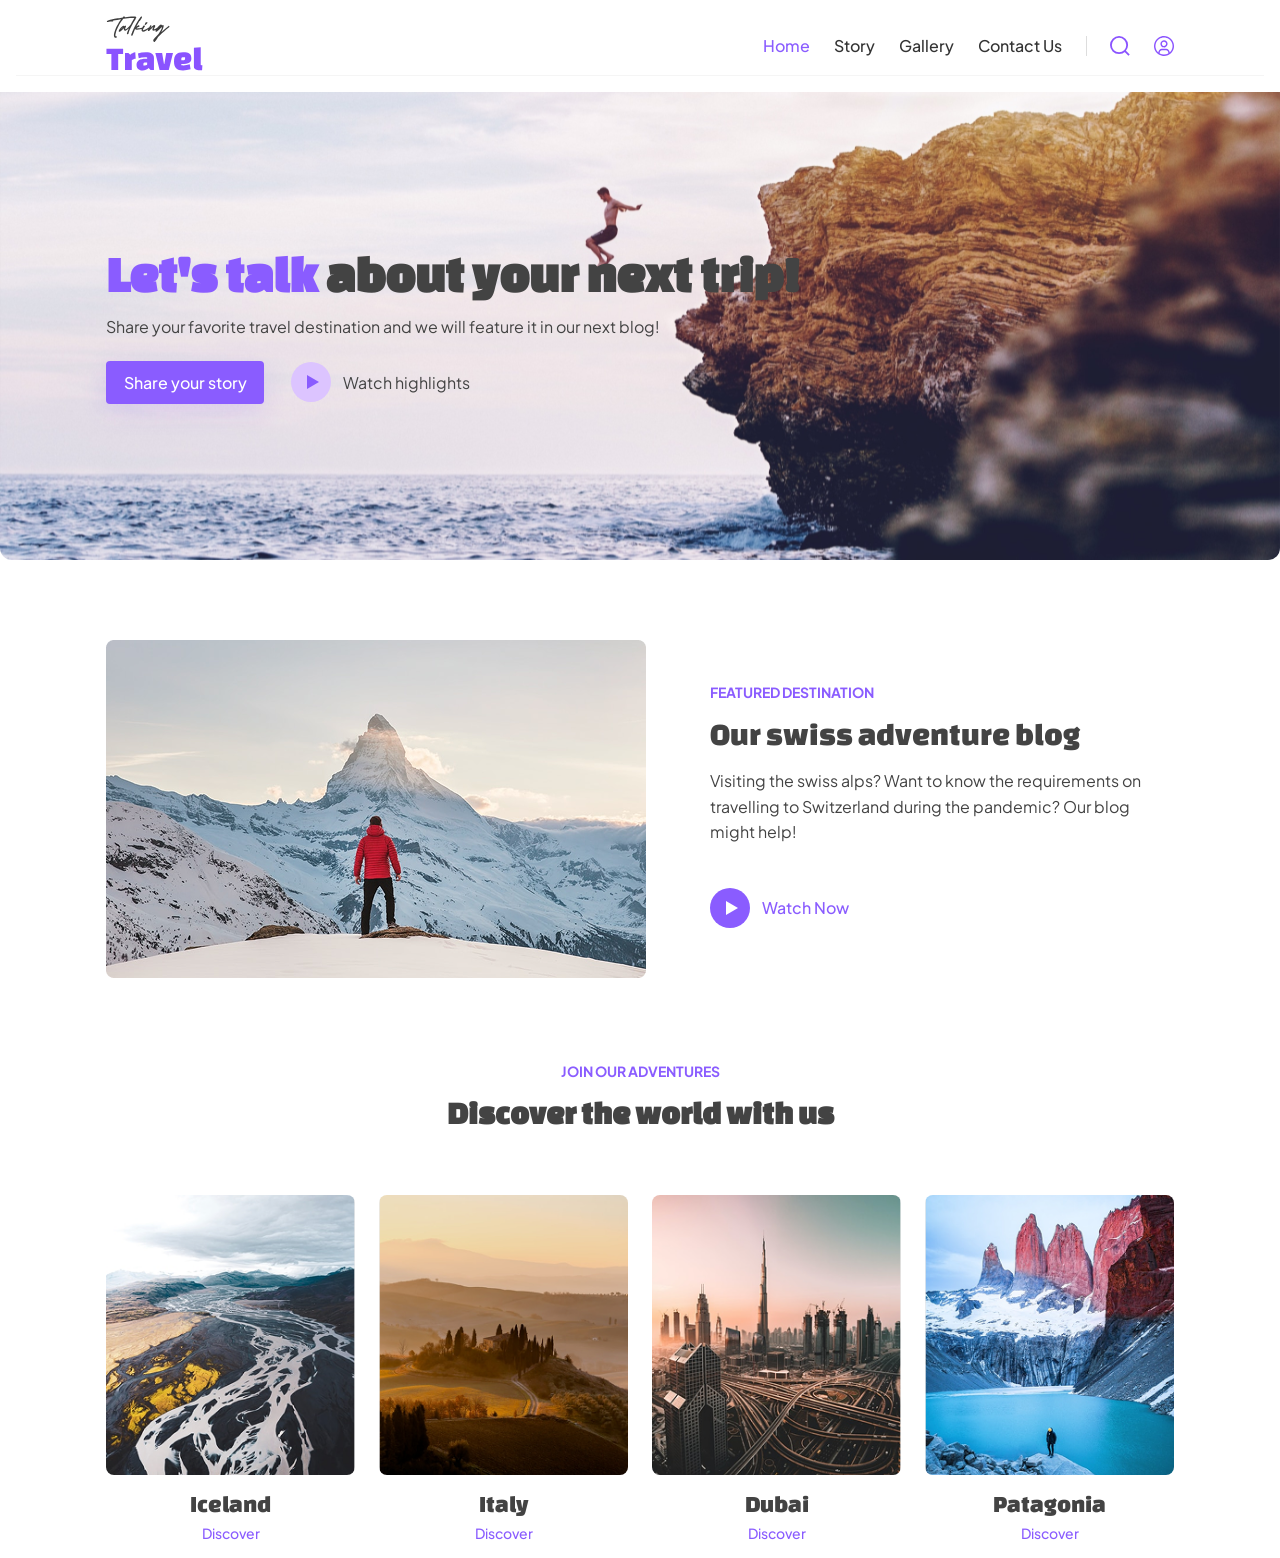
==== index.html @ 50fe280c "fix" ====
<!DOCTYPE html>
<html lang="en">
  <head>
    <meta charset="UTF-8">
    <title>lab1</title>
    <!-- Стили -->
    <link rel="stylesheet" href="src/assets/css/header.css">
    <link rel="stylesheet" href="src/assets/css/style.css">
    <link rel="stylesheet" href="src/assets/css/buttons/buttons.css">
    <link rel="stylesheet" href="src/assets/css/hero-section.css">
    <link rel="stylesheet" href="src/assets/css/featured-destination-section.css">
    <link rel="stylesheet" href="src/assets/css/discover-the-world.css">

    <!-- Шрифты -->
    <link href="https://fonts.googleapis.com/css2?family=Changa+One:ital@0;1&family=Plus+Jakarta+Sans:ital,wght@0,200..800;1,200..800&display=swap" rel="stylesheet">
  </head>
  <body>
  <header class="site-header">
      <div class="container site-header__inner">
          <div class="logo__talking">
              <img class="logo-talking" src="src/assets/img/vector-logo-talking.svg" alt="Travel Logo">
              <img class="logo-travel" src="src/assets/img/vector-logo-travel.svg" alt="Travel Logo">
          </div>
          <nav class="site-header__nav">
              <a href="#">Home</a>
              <a href="#">Story</a>
              <a href="#">Gallery</a>
              <a href="#">Contact Us</a>
              <a href="#"><img src="src/assets/img/vector-search.svg" alt="Search"></a>
              <a href="#"><img src="src/assets/img/header-profile.svg" alt="Profile"></a>
          </nav>
      </div>
  </header>

  <main>
      <section class="hero">
          <div class="hero__overlay"></div>
          <div class="container hero__content">
              <h1 class="hero__title">
                  <span>Let's talk</span> about your next trip!
              </h1>
              <p class="hero__subtitle">
                  Share your favorite travel destination and we will feature it in our next blog!
              </p>
              <div class="hero__actions">
                  <a href="#" class="button button--primary">Share your story</a>
                  <a href="#" class="hero__btn--watch">
                      <span class="hero__icon-play" aria-hidden="true"></span>
                      Watch highlights
                  </a>
              </div>
          </div>
      </section>


      <section class="featured-destination container">
          <div class="featured-destination__image-wrapper">
              <img src="src/assets/img/featured-image.png" alt="Man.">
          </div>
          <div class="featured-destination__content">
              <p class="eyebrow">FEATURED DESTINATION</p>
              <h2>Our swiss adventure blog</h2>
              <p class="featured-destination__description">
                  Visiting the swiss alps? Want to know the requirements on travelling to Switzerland during the pandemic? Our blog might help!
              </p>
              <a href="#" class="button button--watch">
                  <span class="button--watch__icon" aria-hidden="true"></span>
                  Watch Now
              </a>
          </div>
      </section>

      <section class="discover-the-world container">
          <header class="discover-the-world__header">
              <p class="eyebrow">JOIN OUR ADVENTURES</p>
              <h2 class="discover-the-world__title">Discover the world with us</h2>
          </header>

          <div class="discover-the-world__grid">
              <div class="destination-card">
                  <figure>
                      <img src="src/assets/img/iceland-card-image.png" alt="Исландия">
                      <figcaption>
                          <span class="destination-card__title">Iceland</span>
                          <span class="destination-card__discover">Discover</span>
                      </figcaption>
                  </figure>
              </div>

              <div class="destination-card">
                  <figure>
                      <img src="src/assets/img/italy-card-image.png" alt="Италия">
                      <figcaption>
                          <span class="destination-card__title">Italy</span>
                          <span class="destination-card__discover">Discover</span>
                      </figcaption>
                  </figure>
              </div>

              <div class="destination-card">
                  <figure>
                      <img src="src/assets/img/dubai-card-image.png" alt="Дубай.">
                      <figcaption>
                          <span class="destination-card__title">Dubai</span>
                          <span class="destination-card__discover">Discover</span>
                      </figcaption>
                  </figure>
              </div>

              <div class="destination-card">
                  <figure>
                      <img src="src/assets/img/patagonia-card-image.png" alt="Патагония">
                      <figcaption>
                          <span class="destination-card__title">Patagonia</span>
                          <span class="destination-card__discover">Discover</span>
                      </figcaption>
                  </figure>
              </div>
          </div>
      </section>
  </main>
  </body>
</html>
---- src/assets/css/header.css ----
.site-header {
    background: #fff;
    border-bottom: 1px solid rgba(0, 0, 0, 0.04);
    margin: 1rem;
}

.site-header__inner {
    display: flex;
    align-items: center;
    justify-content: space-between;
    padding: 1rem 0;
}

.site-header__logo {
    display: flex;
    flex-direction: column;
}

.logo__talking {
    width: 60px;
    height: auto;
}

.site-header__nav {
    display: flex;
    align-items: center;
    gap: 1.5rem;
}

.site-header__nav a {
    text-decoration: none;
    color: #333;
    font-weight: 500;
    display: flex;
    align-items: center;
}

.site-header__nav a:first-child {
    color: var(--accent);
}

.site-header__nav img {
    width: 20px;
    height: 20px;
    display: block;
}

.site-header__nav a:nth-child(5) {
    position: relative;
    padding-left: 1.5rem;
}

.site-header__nav a:nth-child(5)::before {
    content: "";
    position: absolute;
    left: 0;
    top: 50%;
    transform: translateY(-50%);
    width: 1px;
    height: 20px;
    background: #ddd;
}
---- src/assets/css/style.css ----
:root {
    /* Layout */
    --max-w: 1100px;
    --gap: 1.25rem;
    --radius: 12px;
    --border-radius: 8px;

    /* Цвета */
    --accent: #8a5cff;
    --bg: #fff;
    --gray: #434343;
    --muted: #666;

    /* Шрифты */
    --font-family-base: "Plus Jakarta Sans", sans-serif;
    --font-family-heading: "Changa One", sans-serif;
}

* {
    box-sizing: border-box;
}

html,
body {
    height: 100%;
    margin: 0;
    padding: 0;
}

body {
    font-family: var(--font-family-base);
    color: var(--gray);
    background-color: var(--bg);
    -webkit-font-smoothing: antialiased;
}

.container {
    max-width: var(--max-w);
    margin: 0 auto;
    padding: 0 1rem;
}

h2 {
    font-size: clamp(1.5rem, 3.5vw, 2rem);
    margin: 0 0 1rem;
    line-height: 1.1;
    font-family: var(--font-family-heading);
    font-weight: 400;
}

.eyebrow {
    color: var(--accent);
    font-weight: 700;
    font-size: 0.875rem;
    text-transform: uppercase;
    margin: 0 0 1rem;
}
---- src/assets/css/buttons/buttons.css ----
.button {
    display: inline-block;
    padding: 0.7rem 1.1rem;
    border-radius: 4px;
    text-decoration: none;
    font-weight: 500;
    transition: all 0.18s ease;
}

.button--primary {
    background: var(--accent);
    color: white;
    box-shadow: 0 8px 24px rgba(138, 92, 255, 0.16);
    max-width: 15rem;
    text-align: center;
}

.button--watch {
    color: var(--accent);
    padding-left: 0;
    padding-right: 0;
    display: inline-flex;
    align-items: center;
    gap: 0.75rem;
}

.button--watch__icon {
    width: 40px;
    height: 40px;
    border-radius: 50%;
    background-color: var(--accent);
    display: flex;
    align-items: center;
    justify-content: center;
    transition: transform 0.2s ease;
}

.button--watch__icon::before {
    content: '';
    width: 0;
    height: 0;
    border-top: 7px solid transparent;
    border-bottom: 7px solid transparent;
    border-left: 12px solid white;
    margin-left: 4px;
}
---- src/assets/css/hero-section.css ----
.hero {
    position: relative;
    min-height: 52vh;
    display: flex;
    align-items: center;
    background-image: url("/src/assets/img/hero-background-image.svg");
    background-size: cover;
    background-position: center;
    padding: 4rem 0;
    border-radius: 0 0 var(--radius) var(--radius);
}

.hero__overlay {
    position: absolute;
    inset: 0;
}

.hero__content {
    width: 100%;
    padding-right: 30%;
    position: relative;
    z-index: 1;
}

.hero__title {
    font-size: clamp(2rem, 4.2vw, 3.2rem);
    font-family: "Changa One", cursive;
    margin: 0 0 0.5rem;
    line-height: 1.02;
}

.hero__title span {
    font-weight: 900;
    color: var(--accent);
}

.hero__actions {
    margin-top: 1.5rem;
}

.hero__btn--watch {
    color: var(--gray);
    display: inline-flex;
    align-items: center;
    gap: 0.75rem;
    font-weight: 400;
    text-decoration: none;
    transition: color 0.2s ease;
    padding-left: 1.5rem;
}

.hero__btn--watch .hero__icon-play {
    width: 40px;
    height: 40px;
    border-radius: 50%;
    background-color: #dcc4ff;
    display: flex;
    align-items: center;
    justify-content: center;
    transition: transform 0.2s ease;
}

.hero__icon-play::before {
    content: "";
    width: 0;
    height: 0;
    border-top: 7px solid transparent;
    border-bottom: 7px solid transparent;
    border-left: 12px solid var(--accent);
    margin-left: 4px;
}
---- src/assets/css/featured-destination-section.css ----
.featured-destination {
    display: flex;
    align-items: center;
    gap: 4rem;
    padding-top: 5rem;
    padding-bottom: 5rem;
}
.featured-destination__description {
    line-height: 1.6;
    margin: 0 0 2rem;
    max-width: 45ch;
}
---- src/assets/css/discover-the-world.css ----
.discover-the-world {
    text-align: center;
    padding-bottom: var(--padding-section);
}

.discover-the-world__header {
    margin-bottom: 64px;
}

.discover-the-world__title {
    font-family: var(--font-family-heading);
    font-weight: 800;
}

.discover-the-world__grid {
    display: grid;
    grid-template-columns: repeat(4, 1fr);
    gap: 1.5rem;
}

.destination-card {
    border-radius: var(--border-radius);
}

.destination-card figure {
    margin: 0;
    padding: 0;
}

.destination-card img {
    display: block;
    width: 100%;
    height: 280px;
    object-fit: cover;
    border-radius: var(--border-radius);
}

.destination-card figcaption {
    padding: 16px;
}

.destination-card__title {
    display: block;
    font-size: 1.5rem;
    margin-bottom: 8px;
    font-family: var(--font-family-heading);
}

.destination-card__discover {
    display: block;
    font-size: 0.875rem;
    font-weight: 500;
    color: var(--accent);
}
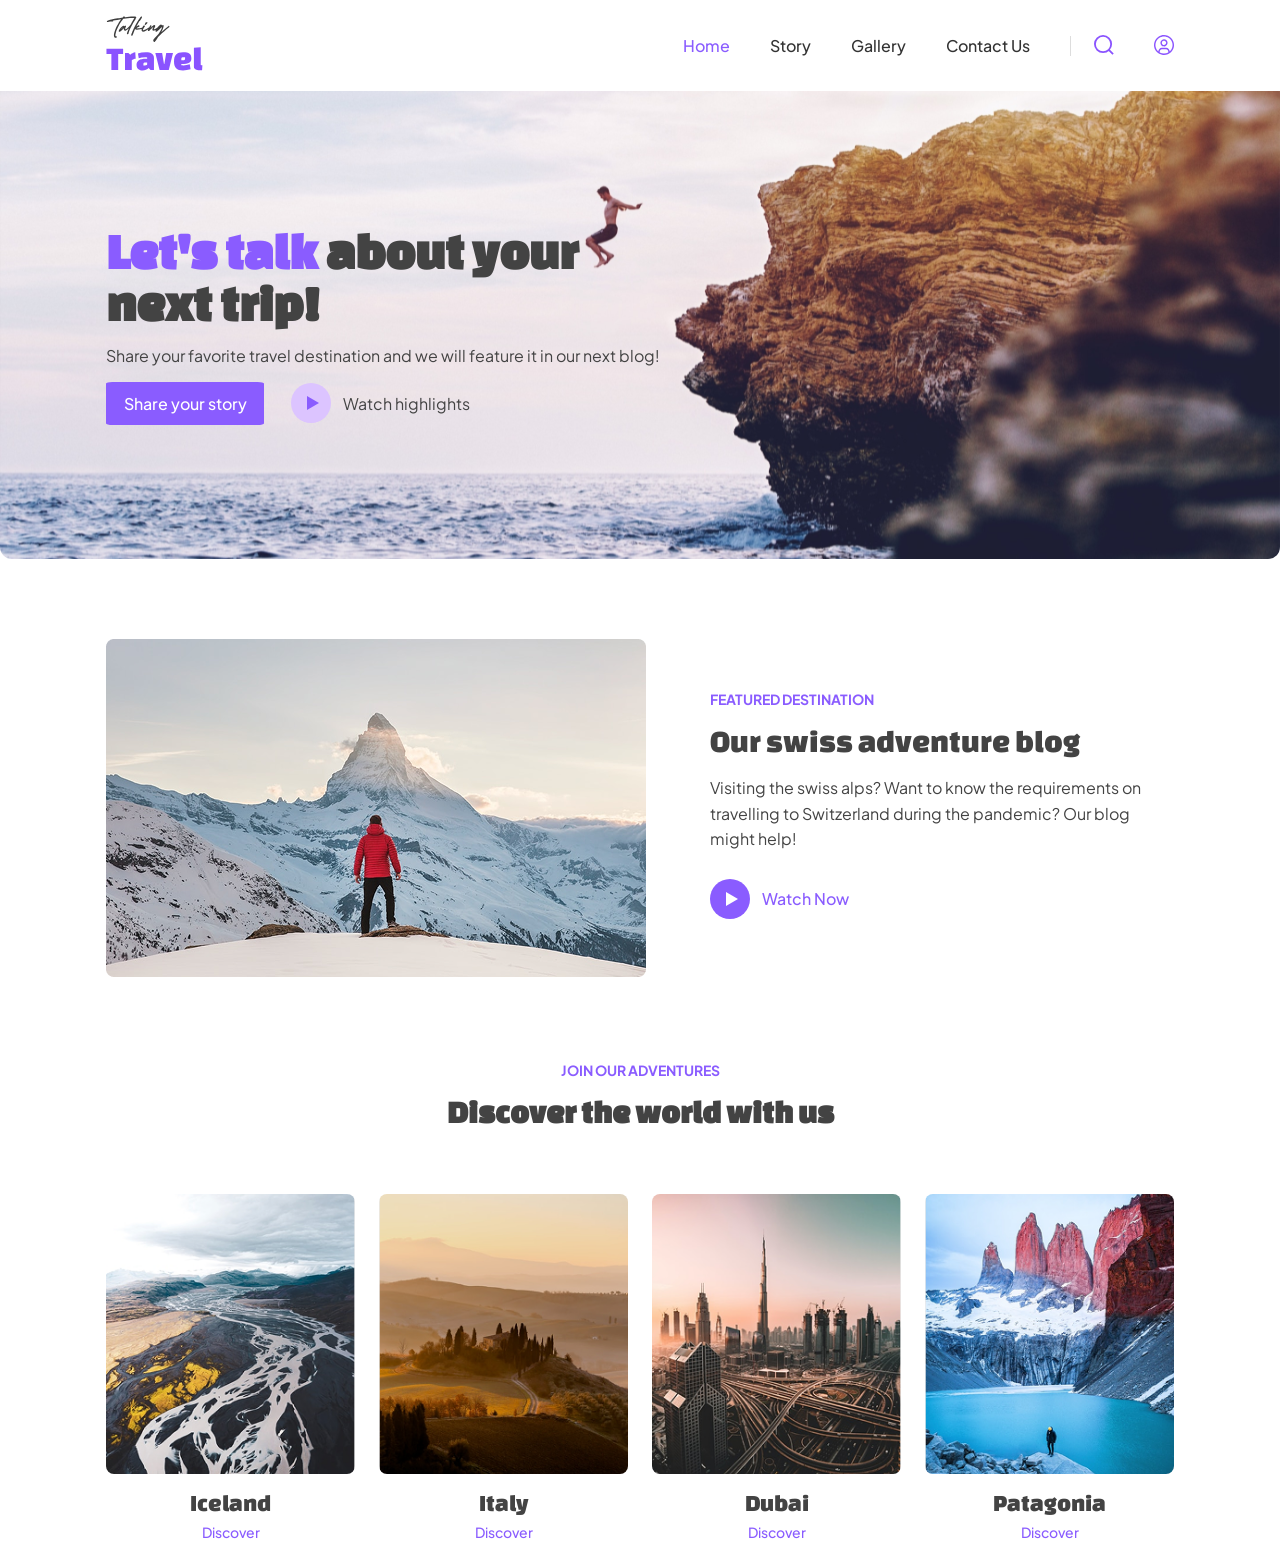
==== commit be8e065d: "refactor" ====
--- a/index.html
+++ b/index.html
@@ -17,7 +17,7 @@
   <body>
   <header class="site-header">
       <div class="container site-header__inner">
-          <div class="logo__talking">
+          <div class="logo">
               <img class="logo-talking" src="src/assets/img/vector-logo-talking.svg" alt="Travel Logo">
               <img class="logo-travel" src="src/assets/img/vector-logo-travel.svg" alt="Travel Logo">
           </div>
--- a/src/assets/css/header.css
+++ b/src/assets/css/header.css
@@ -1,6 +1,4 @@
 .site-header {
-    background: #fff;
-    border-bottom: 1px solid rgba(0, 0, 0, 0.04);
     margin: 1rem;
 }
 
@@ -8,31 +6,22 @@
     display: flex;
     align-items: center;
     justify-content: space-between;
-    padding: 1rem 0;
 }
 
-.site-header__logo {
-    display: flex;
-    flex-direction: column;
-}
-
-.logo__talking {
+.logo {
     width: 60px;
     height: auto;
 }
 
 .site-header__nav {
     display: flex;
-    align-items: center;
-    gap: 1.5rem;
+    gap: 2.5rem;
 }
 
 .site-header__nav a {
     text-decoration: none;
     color: #333;
     font-weight: 500;
-    display: flex;
-    align-items: center;
 }
 
 .site-header__nav a:first-child {
--- a/src/assets/css/buttons/buttons.css
+++ b/src/assets/css/buttons/buttons.css
@@ -1,16 +1,14 @@
 .button {
     display: inline-block;
     padding: 0.7rem 1.1rem;
-    border-radius: 4px;
     text-decoration: none;
+    border-radius: 4%;
     font-weight: 500;
-    transition: all 0.18s ease;
 }
 
 .button--primary {
     background: var(--accent);
     color: white;
-    box-shadow: 0 8px 24px rgba(138, 92, 255, 0.16);
     max-width: 15rem;
     text-align: center;
 }
@@ -32,15 +30,12 @@
     display: flex;
     align-items: center;
     justify-content: center;
-    transition: transform 0.2s ease;
 }
 
 .button--watch__icon::before {
     content: '';
-    width: 0;
-    height: 0;
     border-top: 7px solid transparent;
     border-bottom: 7px solid transparent;
     border-left: 12px solid white;
     margin-left: 4px;
-}
+}
--- a/src/assets/css/hero-section.css
+++ b/src/assets/css/hero-section.css
@@ -6,20 +6,13 @@
     background-image: url("/src/assets/img/hero-background-image.svg");
     background-size: cover;
     background-position: center;
-    padding: 4rem 0;
     border-radius: 0 0 var(--radius) var(--radius);
-}
-
-.hero__overlay {
-    position: absolute;
-    inset: 0;
 }
 
 .hero__content {
     width: 100%;
-    padding-right: 30%;
+    padding-right: 40%;
     position: relative;
-    z-index: 1;
 }
 
 .hero__title {
@@ -30,12 +23,8 @@
 }
 
 .hero__title span {
-    font-weight: 900;
+    font-weight: 700;
     color: var(--accent);
-}
-
-.hero__actions {
-    margin-top: 1.5rem;
 }
 
 .hero__btn--watch {
@@ -68,4 +57,4 @@
     border-bottom: 7px solid transparent;
     border-left: 12px solid var(--accent);
     margin-left: 4px;
-}
+}
--- a/src/assets/css/featured-destination-section.css
+++ b/src/assets/css/featured-destination-section.css
@@ -7,6 +7,6 @@
 }
 .featured-destination__description {
     line-height: 1.6;
-    margin: 0 0 2rem;
+    margin: 0 0 1rem;
     max-width: 45ch;
 }
--- a/src/assets/css/discover-the-world.css
+++ b/src/assets/css/discover-the-world.css
@@ -1,6 +1,5 @@
 .discover-the-world {
     text-align: center;
-    padding-bottom: var(--padding-section);
 }
 
 .discover-the-world__header {
@@ -8,8 +7,7 @@
 }
 
 .discover-the-world__title {
-    font-family: var(--font-family-heading);
-    font-weight: 800;
+    font-weight: 700;
 }
 
 .discover-the-world__grid {
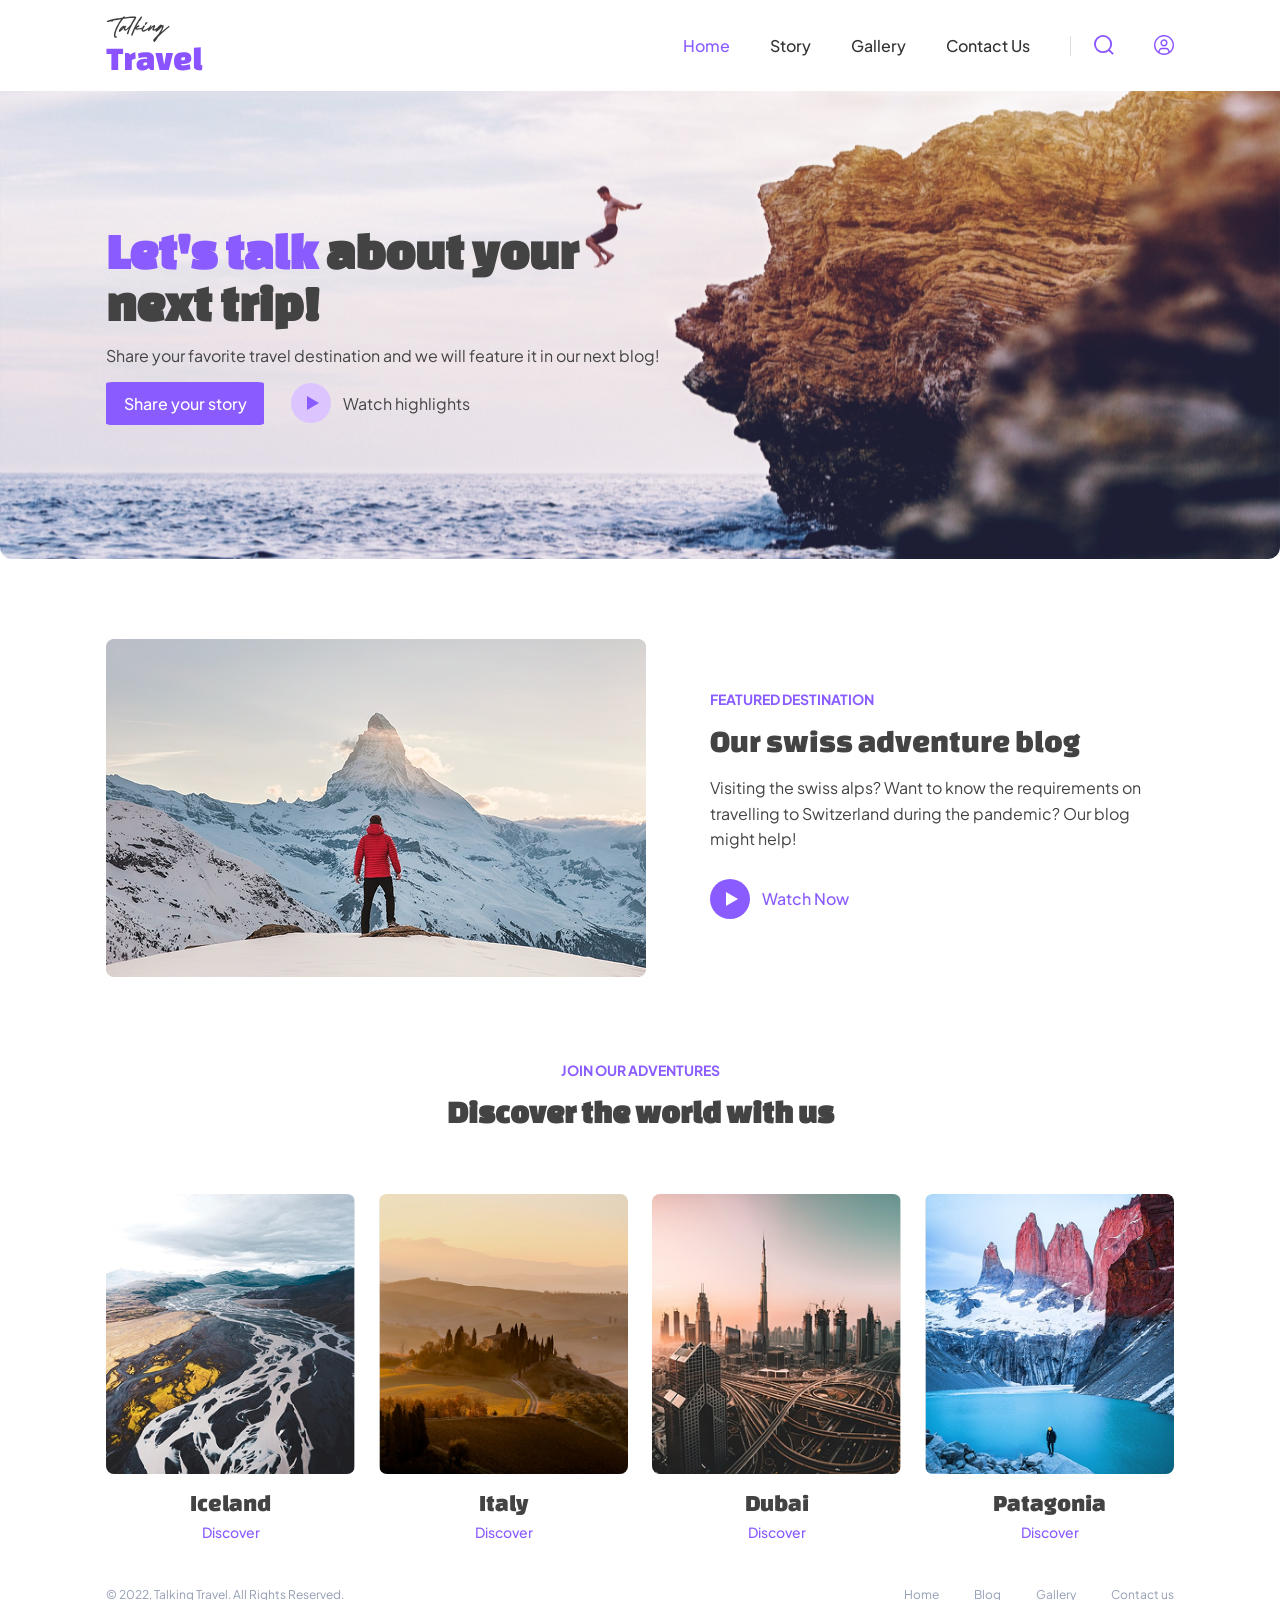
==== commit 8d438aa4: "added footer" ====
--- a/index.html
+++ b/index.html
@@ -3,16 +3,17 @@
   <head>
     <meta charset="UTF-8">
     <title>lab1</title>
-    <!-- Стили -->
-    <link rel="stylesheet" href="src/assets/css/header.css">
-    <link rel="stylesheet" href="src/assets/css/style.css">
-    <link rel="stylesheet" href="src/assets/css/buttons/buttons.css">
-    <link rel="stylesheet" href="src/assets/css/hero-section.css">
-    <link rel="stylesheet" href="src/assets/css/featured-destination-section.css">
-    <link rel="stylesheet" href="src/assets/css/discover-the-world.css">
+      <!-- Стили -->
+      <link rel="stylesheet" href="src/assets/css/header.css">
+      <link rel="stylesheet" href="src/assets/css/style.css">
+      <link rel="stylesheet" href="src/assets/css/buttons/buttons.css">
+      <link rel="stylesheet" href="src/assets/css/hero-section.css">
+      <link rel="stylesheet" href="src/assets/css/featured-destination-section.css">
+      <link rel="stylesheet" href="src/assets/css/discover-the-world.css">
+      <link rel="stylesheet" href="src/assets/css/footer.css">
 
     <!-- Шрифты -->
-    <link href="https://fonts.googleapis.com/css2?family=Changa+One:ital@0;1&family=Plus+Jakarta+Sans:ital,wght@0,200..800;1,200..800&display=swap" rel="stylesheet">
+      <link href="https://fonts.googleapis.com/css2?family=Changa+One:ital@0;1&family=Plus+Jakarta+Sans:ital,wght@0,200..800;1,200..800&display=swap" rel="stylesheet">
   </head>
   <body>
   <header class="site-header">
@@ -119,5 +120,16 @@
           </div>
       </section>
   </main>
+  <footer class="site-footer">
+      <div class="container site-footer__inner">
+          <p class="site-footer__copyright">© 2022, Talking Travel. All Rights Reserved.</p>
+          <nav class="site-footer__nav">
+              <a href="#" class="site-footer__link">Home</a>
+              <a href="#" class="site-footer__link">Blog</a>
+              <a href="#" class="site-footer__link">Gallery</a>
+              <a href="#" class="site-footer__link">Contact us</a>
+          </nav>
+      </div>
+  </footer>
   </body>
 </html>
--- a/src/assets/css/footer.css
+++ b/src/assets/css/footer.css
@@ -0,0 +1,21 @@
+.site-footer {
+    padding: 30px 0;
+    font-size: 0.75rem;
+    color: #939EB4;
+}
+.site-footer__inner {
+    display: flex;
+    justify-content: space-between;
+    align-items: center;
+}
+.site-footer__nav {
+    display: flex;
+    gap: 35px;
+}
+.site-footer__link {
+    color: #939EB4;
+    text-decoration: none;
+}
+.site-footer__copyright {
+    margin: 0;
+}
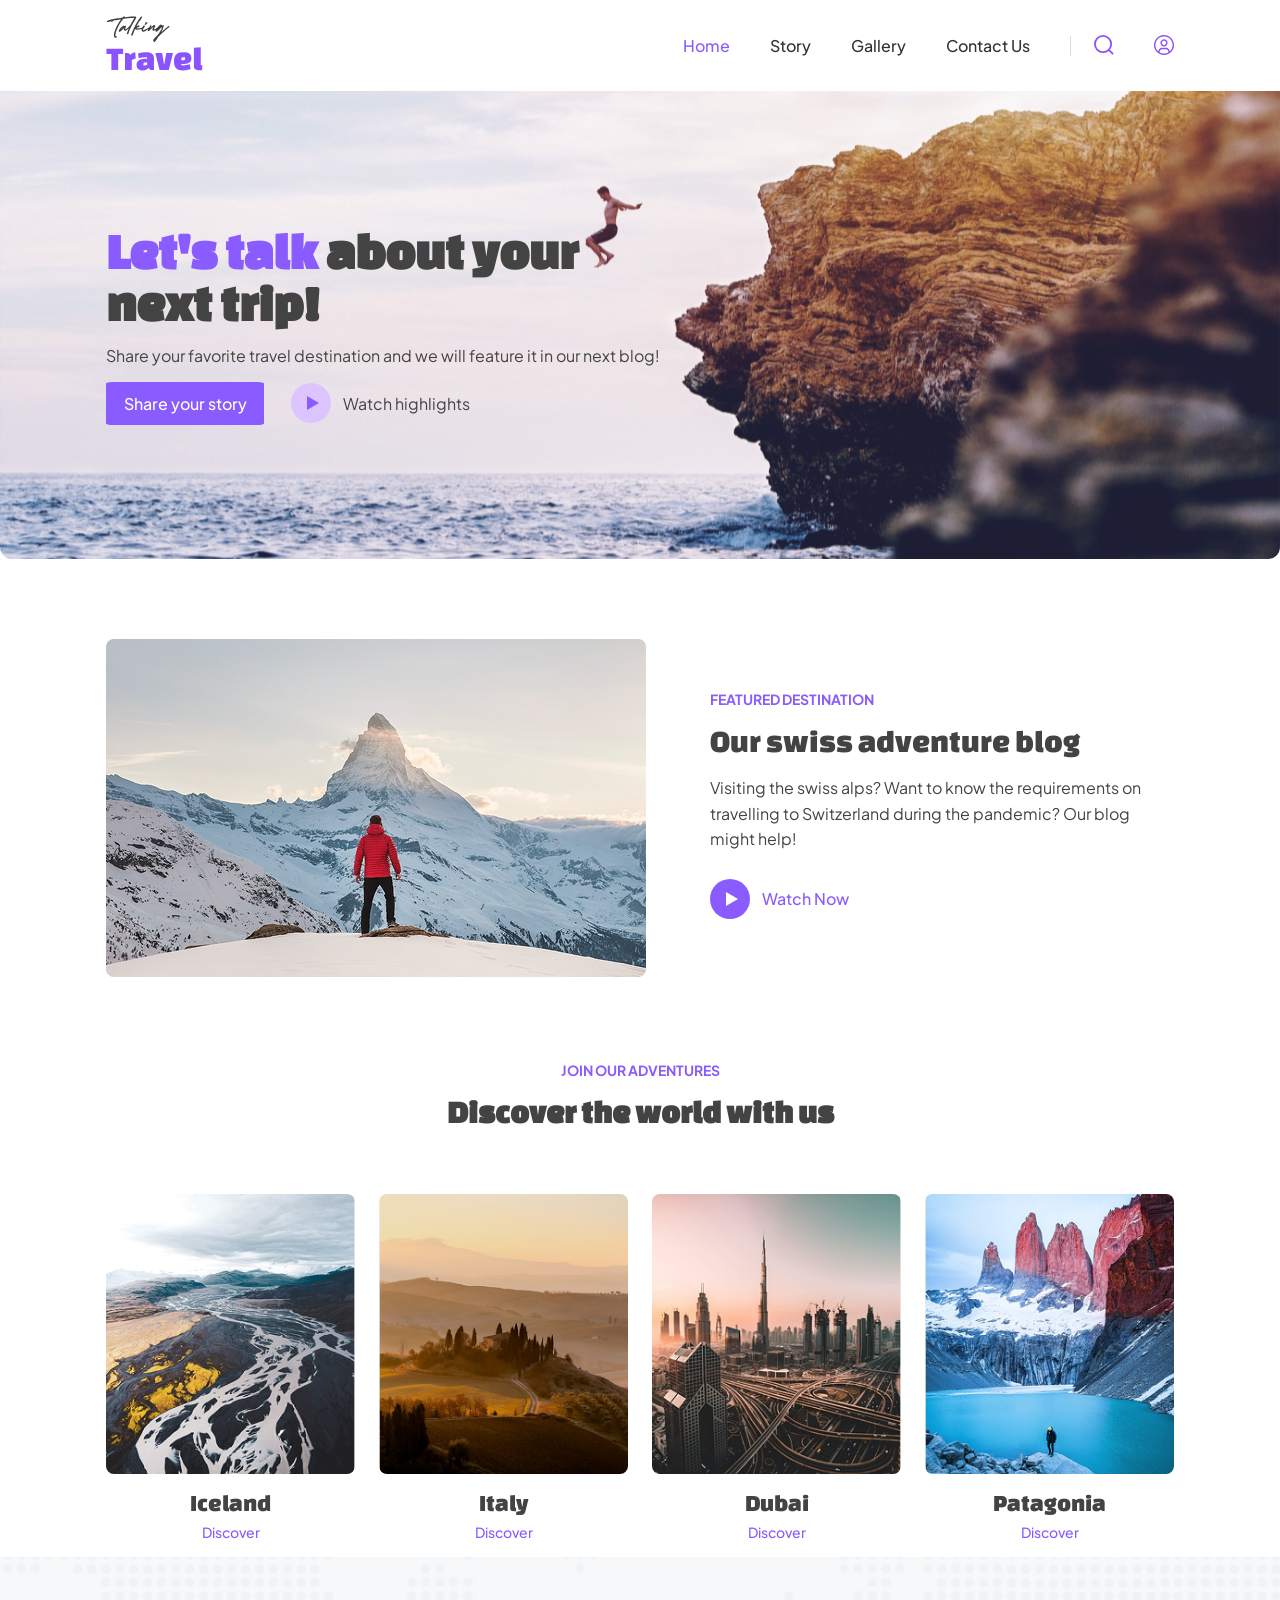
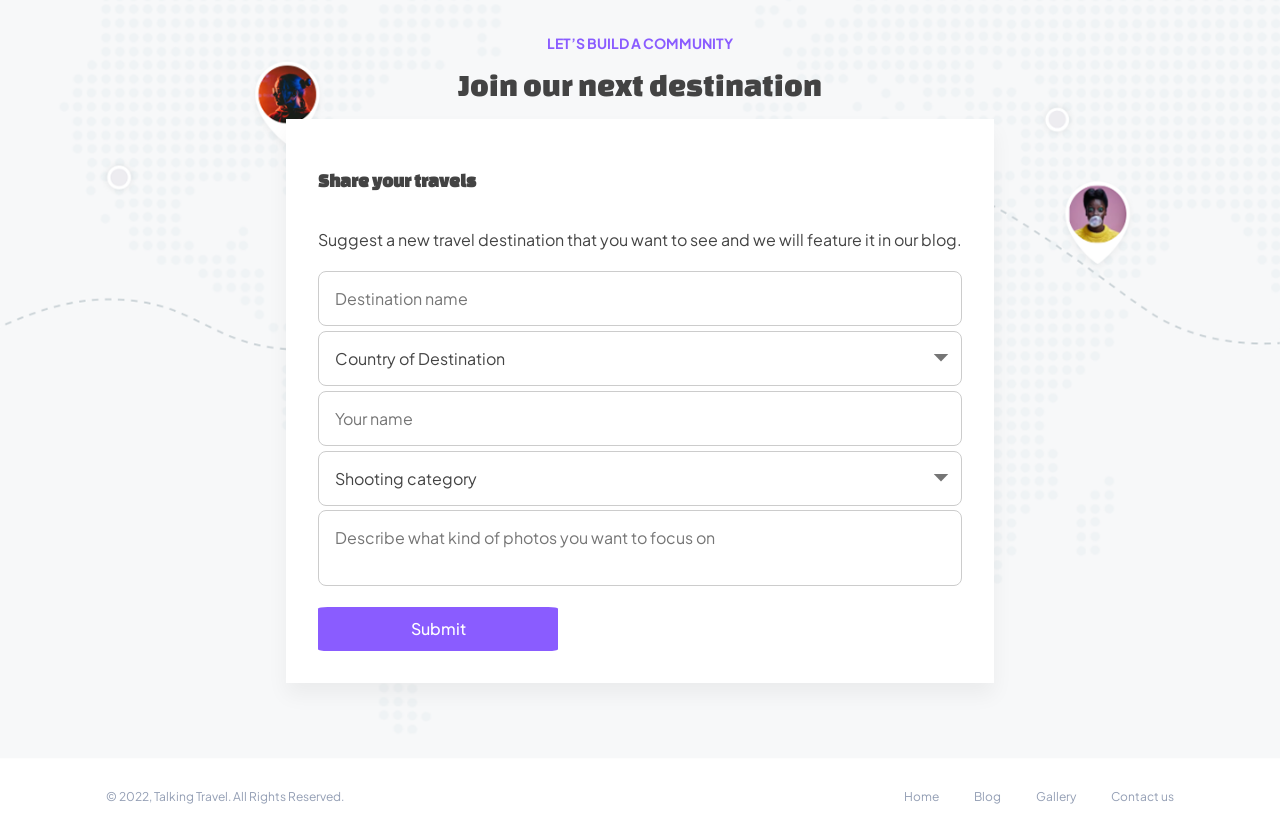
==== commit 3d6ea833: "added join-destination section" ====
--- a/index.html
+++ b/index.html
@@ -11,6 +11,7 @@
       <link rel="stylesheet" href="src/assets/css/featured-destination-section.css">
       <link rel="stylesheet" href="src/assets/css/discover-the-world.css">
       <link rel="stylesheet" href="src/assets/css/footer.css">
+      <link rel="stylesheet" href="src/assets/css/join-destination-section.css">
 
     <!-- Шрифты -->
       <link href="https://fonts.googleapis.com/css2?family=Changa+One:ital@0;1&family=Plus+Jakarta+Sans:ital,wght@0,200..800;1,200..800&display=swap" rel="stylesheet">
@@ -119,6 +120,52 @@
               </div>
           </div>
       </section>
+
+      <section class="join-destination-section">
+          <header class="join-destination-section__header">
+              <p class="eyebrow">Let’s build a community</p>
+              <h2>Join our next destination</h2>
+          </header>
+          <form class="join-destination-form container" action="#" method="post">
+              <h3>Share your travels</h3>
+              <p>Suggest a new travel destination that you want to see and we will feature it in our blog.</p>
+              <input
+                      type="text"
+                      id="destination-name"
+                      name="destination-name"
+                      placeholder="Destination name"
+                      required
+              >
+              <select id="destination-country" name="destination-country" required>
+                  <option value="" disabled selected>Country of Destination</option>
+                  <option value="iceland">Iceland</option>
+                  <option value="italy">Italy</option>
+                  <option value="dubai">Dubai</option>
+                  <option value="patagonia">Patagonia</option>
+              </select>
+              <input
+                      type="text"
+                      id="your-name"
+                      name="your-name"
+                      placeholder="Your name"
+                      required
+              >
+              <select id="shooting-category" name="shooting-category" required>
+                  <option value="" disabled selected>Shooting category</option>
+                  <option value="landscape">Landscape</option>
+                  <option value="urban">Urban</option>
+                  <option value="portrait">Portrait</option>
+                  <option value="wildlife">Wildlife</option>
+              </select>
+              <textarea
+                      id="description"
+                      name="description"
+                      placeholder="Describe what kind of photos you want to focus on"
+              ></textarea>
+              <a href="#" class="button button--primary">Submit</a
+          </form>
+      </section>
+
   </main>
   <footer class="site-footer">
       <div class="container site-footer__inner">
--- a/src/assets/css/style.css
+++ b/src/assets/css/style.css
@@ -48,6 +48,11 @@
     font-weight: 400;
 }
 
+h3 {
+    font-family: var(--font-family-heading);
+    font-weight: 700;
+}
+
 .eyebrow {
     color: var(--accent);
     font-weight: 700;
--- a/src/assets/css/join-destination-section.css
+++ b/src/assets/css/join-destination-section.css
@@ -0,0 +1,50 @@
+.join-destination-section {
+    display: flex;
+    text-align: center;
+    background-image: url("../img/join-destination-section-background-image.png");
+    background-size: cover;
+    background-position: center;
+    flex-direction: column;
+    align-items: center;
+    min-height: 85vh;
+    padding: clamp(3rem, 6vw, 6rem) 0;
+}
+
+.join-destination-form {
+    display: flex;
+    flex-direction: column;
+    text-align: left;
+    max-width: var(--max-w);
+    padding: 32px;
+    background-color: white;
+    box-shadow: 0 12px 20px rgba(0,0,0,0.05);
+    gap: 0.3rem;
+    justify-content: center;
+}
+
+.join-destination-form input,
+.join-destination-form select,
+.join-destination-form textarea {
+    width: 100%;
+    padding: 16px;
+    font-size: 1rem;
+    font-family: var(--font-family-base);
+    color: var(--gray);
+    border: 1px solid #ccc;
+    border-radius: var(--border-radius);
+    background-color: var(--bg);
+    outline: none;
+    resize: none;
+}
+
+.join-destination-form select {
+    appearance: none;
+    background-image: url("../img/vector-array.svg");
+    background-repeat: no-repeat;
+    background-position: right 0.75rem center;
+    background-size: 1rem;
+}
+
+.join-destination-form .button--primary {
+    margin-top: 1rem;
+}
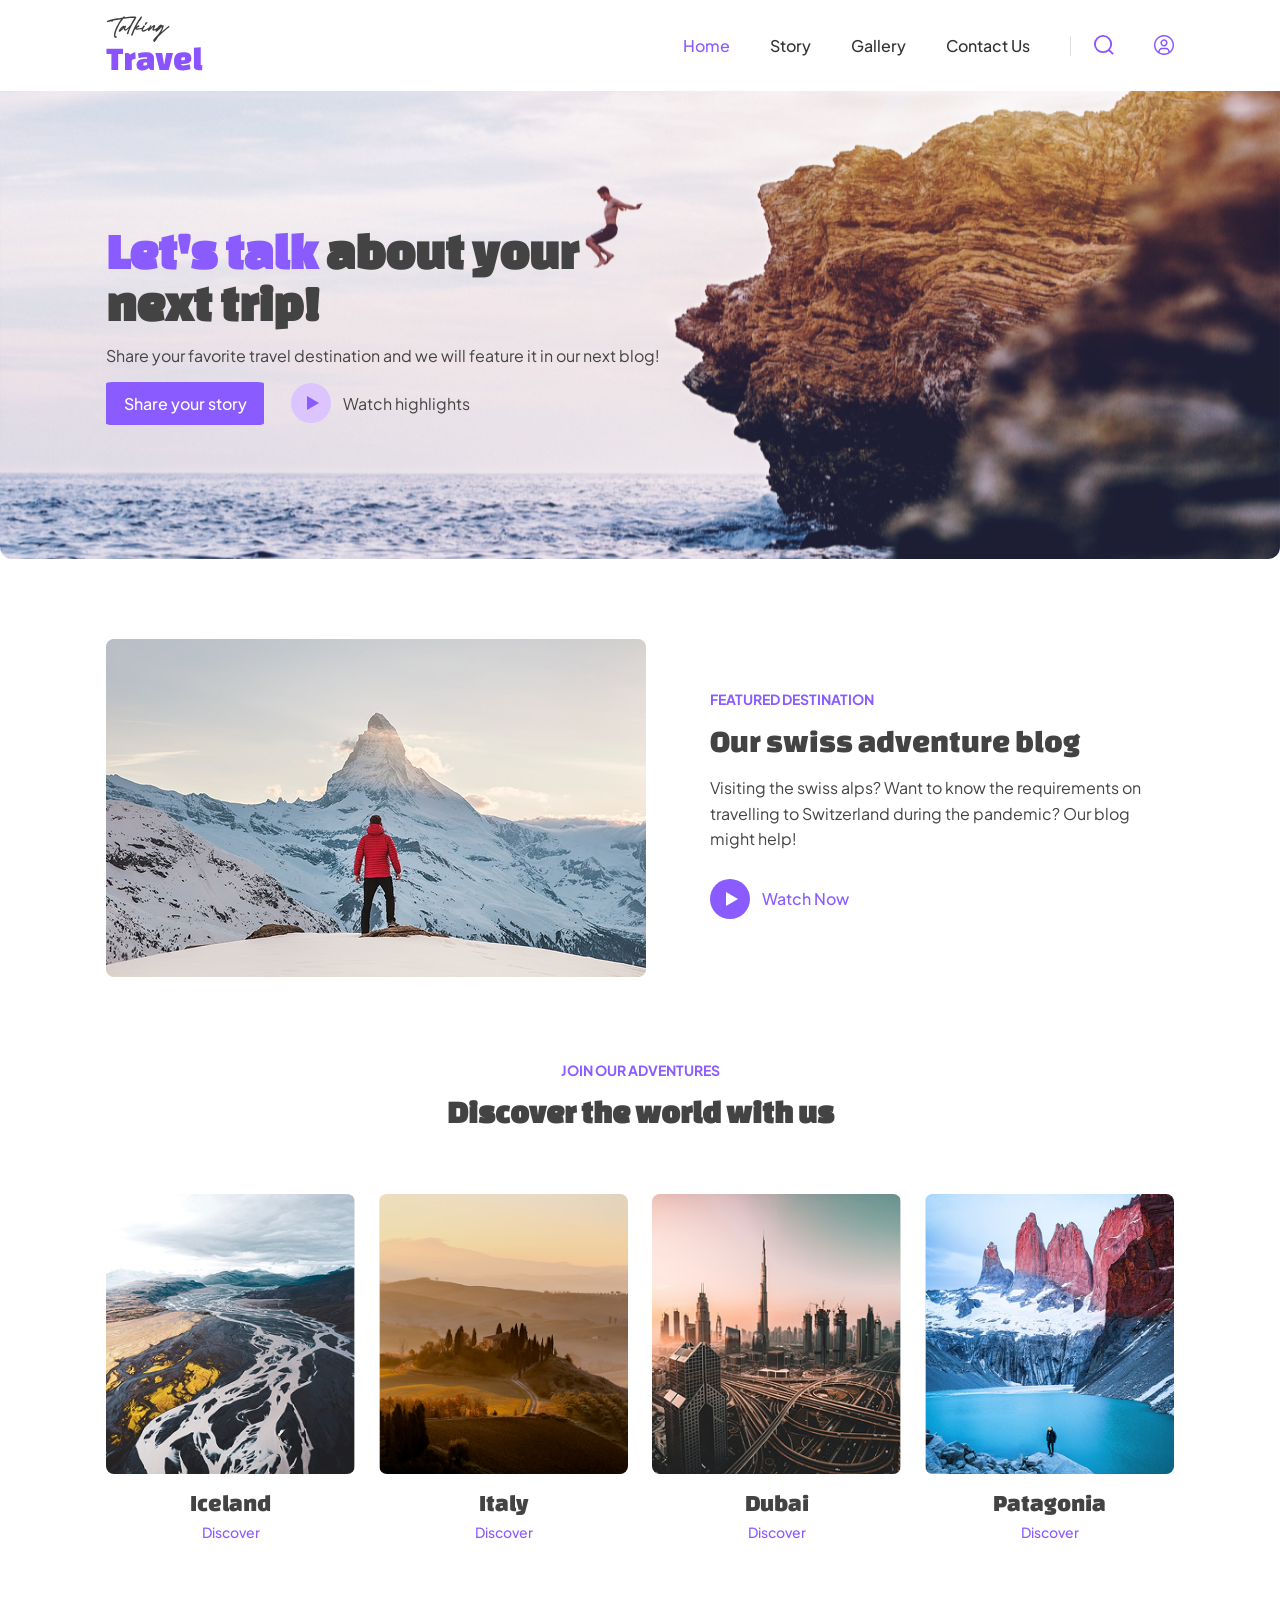
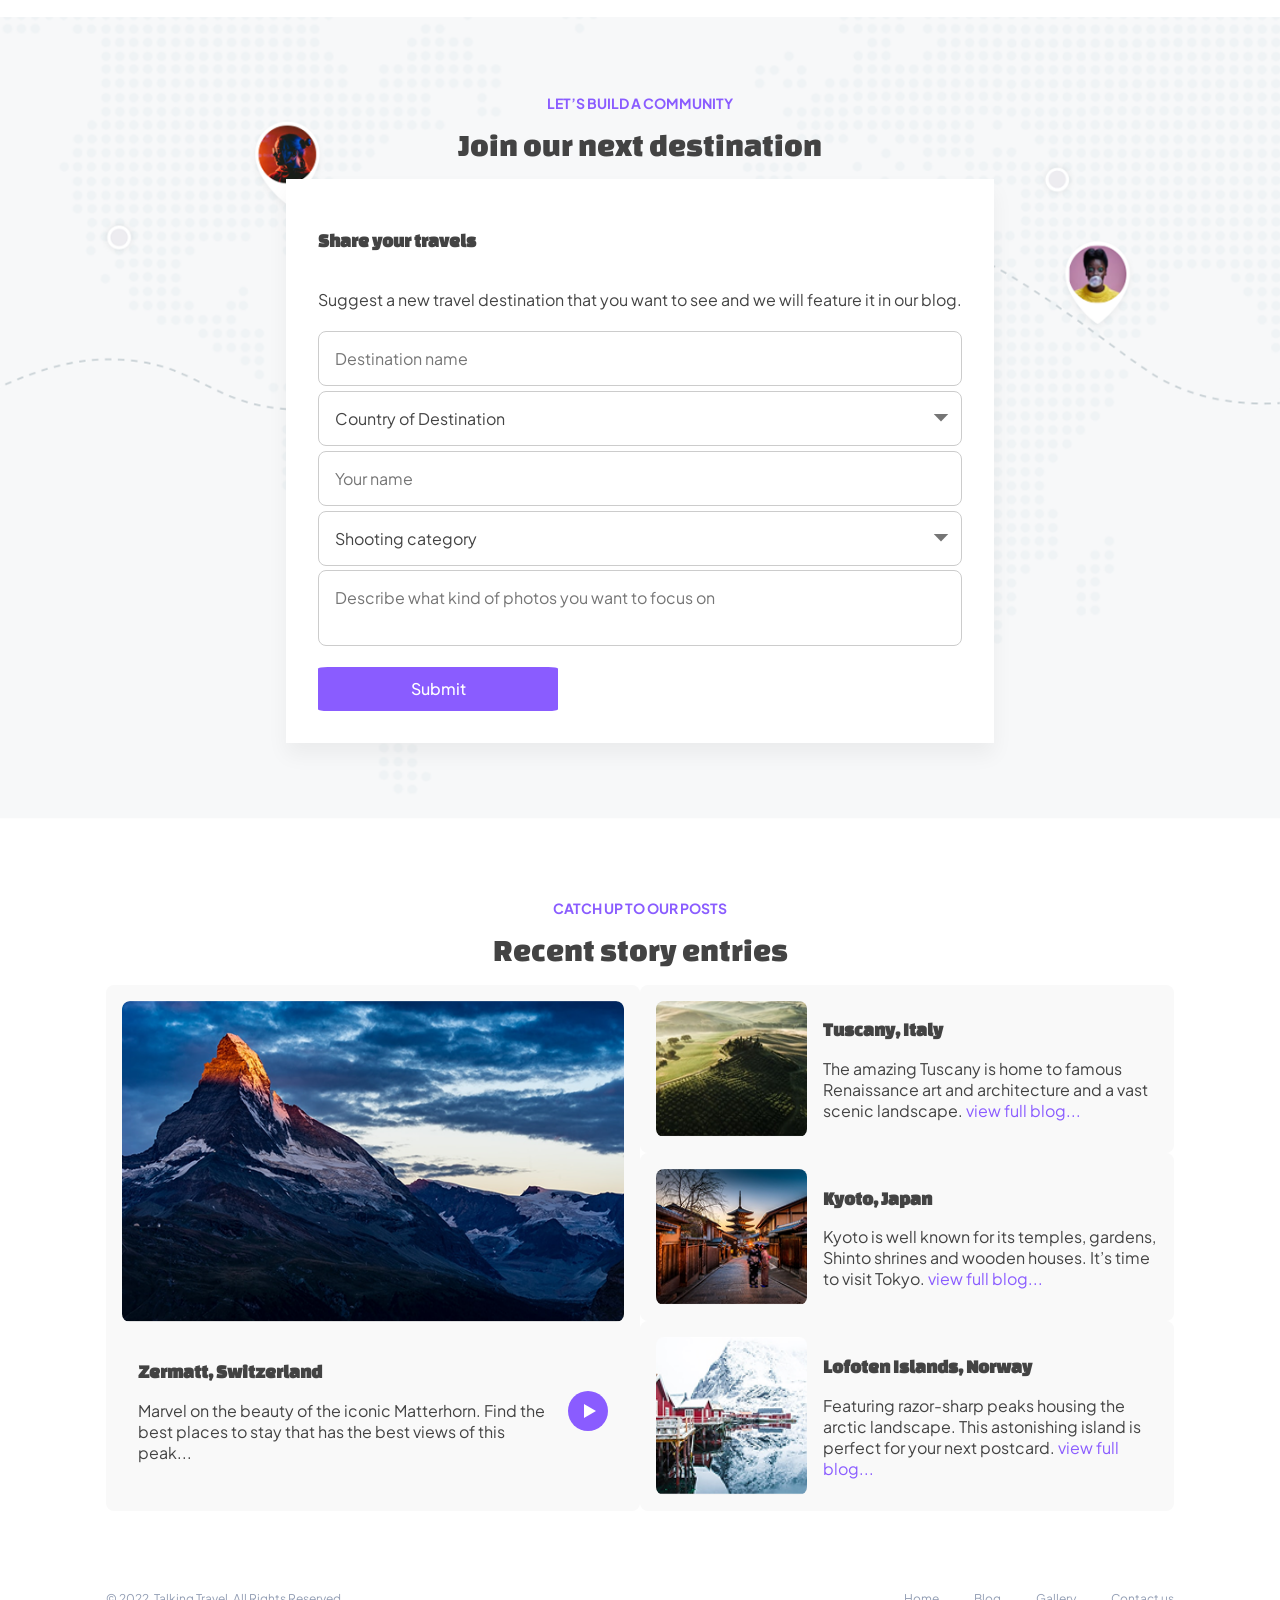
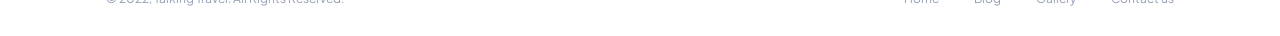
==== commit 93dd0c31: "main page done" ====
--- a/index.html
+++ b/index.html
@@ -12,6 +12,7 @@
       <link rel="stylesheet" href="src/assets/css/discover-the-world.css">
       <link rel="stylesheet" href="src/assets/css/footer.css">
       <link rel="stylesheet" href="src/assets/css/join-destination-section.css">
+      <link rel="stylesheet" href="src/assets/css/recent-story-section.css">
 
     <!-- Шрифты -->
       <link href="https://fonts.googleapis.com/css2?family=Changa+One:ital@0;1&family=Plus+Jakarta+Sans:ital,wght@0,200..800;1,200..800&display=swap" rel="stylesheet">
@@ -166,6 +167,58 @@
           </form>
       </section>
 
+      <section class="recent-stories container">
+          <header class="recent-stories__header">
+              <p class="eyebrow">Catch up to our posts</p>
+              <h2>Recent story entries</h2>
+          </header>
+
+          <div class="recent-stories__left">
+              <div class="recent-stories__content-left">
+                  <img src="src/assets/img/big-story-image.png" alt="Big story image">
+                  <div class="recent-stories__text-icon-wrapper">
+                      <div class="recent-stories__content-text-left">
+                          <h3>Zermatt, Switzerland</h3>
+                          <p>Marvel on the beauty of the iconic Matterhorn. Find the best places to stay that has the best views of this peak...</p>
+                      </div>
+                      <span class="recent-stories__play-icon" aria-hidden="true"></span>
+                  </div>
+              </div>
+          </div>
+
+          <div class="recent-stories__right">
+              <div class="recent-stories__content-right">
+                  <img src="src/assets/img/story-image.png" alt="image">
+                  <div class="recent-stories__content-text-right">
+                      <h3>Tuscany, Italy</h3>
+                      <p>The amazing Tuscany is home to famous Renaissance art and architecture and a vast scenic landscape.
+                          <a href="#" class="recent-stories__link">view full blog...</a>
+                      </p>
+                  </div>
+              </div>
+
+              <div class="recent-stories__content-right">
+                  <img src="src/assets/img/story-image-1.png" alt="image">
+                  <div class="recent-stories__content-text-right">
+                      <h3>Kyoto, Japan</h3>
+                      <p>Kyoto is well known for its temples, gardens, Shinto shrines and wooden houses. It’s time to visit Tokyo.
+                          <a href="#" class="recent-stories__link">view full blog...</a>
+                      </p>
+                  </div>
+              </div>
+
+              <div class="recent-stories__content-right">
+                  <img src="src/assets/img/story-image-2.png" alt="image">
+                  <div class="recent-stories__content-text-right">
+                      <h3>Lofoten Islands, Norway</h3>
+                      <p>Featuring razor-sharp peaks housing the arctic landscape. This astonishing island is perfect for your next postcard.
+                          <a href="#" class="recent-stories__link">view full blog...</a>
+                      </p>
+                  </div>
+              </div>
+          </div>
+      </section>
+
   </main>
   <footer class="site-footer">
       <div class="container site-footer__inner">
--- a/src/assets/css/discover-the-world.css
+++ b/src/assets/css/discover-the-world.css
@@ -1,5 +1,6 @@
 .discover-the-world {
     text-align: center;
+    padding-bottom: 60px;
 }
 
 .discover-the-world__header {
--- a/src/assets/css/recent-story-section.css
+++ b/src/assets/css/recent-story-section.css
@@ -0,0 +1,87 @@
+.recent-stories {
+    display: flex;
+    flex-wrap: wrap;
+    align-items: flex-start;
+    margin-top: 80px;
+    margin-bottom: 50px;
+}
+
+.recent-stories__header {
+    flex: 100%;
+    text-align: center;
+}
+
+.recent-stories__left {
+    flex: 1 1 40%;
+}
+
+.recent-stories__content-left {
+    background-color: #F9F9F9;
+    border-radius: 8px;
+    padding: 16px;
+}
+
+.recent-stories__text-icon-wrapper {
+    display: flex;
+    align-items: center;
+    justify-content: space-between;
+    padding: 16px;
+    gap: 1rem;
+}
+
+.recent-stories__play-icon {
+    flex-shrink: 0;
+    width: 40px;
+    height: 40px;
+    border-radius: 50%;
+    background-color: var(--accent);
+    display: flex;
+    align-items: center;
+    justify-content: center;
+}
+
+.recent-stories__play-icon::after {
+    content: '';
+    width: 0;
+    height: 0;
+    border-top: 7px solid transparent;
+    border-bottom: 7px solid transparent;
+    border-left: 12px solid white;
+    margin-left: 4px;
+}
+
+.recent-stories__right {
+    flex: 1 1 40%;
+    display: flex;
+    flex-direction: column;
+}
+
+.recent-stories__content-right {
+    display: flex;
+    background-color: #F9F9F9;
+    border-radius: 8px;
+    padding: 16px;
+}
+
+.recent-stories__content-text-right {
+    flex: 1;
+    padding-left: 16px;
+}
+
+.recent-stories__left img {
+    width: 100%;
+    height: auto;
+    border-radius: 8px;
+    object-fit: cover;
+}
+
+.recent-stories__right img {
+    width: 30%;
+    border-radius: 8px;
+    object-fit: cover;
+}
+
+.recent-stories__link {
+    color: var(--accent);
+    text-decoration: none;
+}
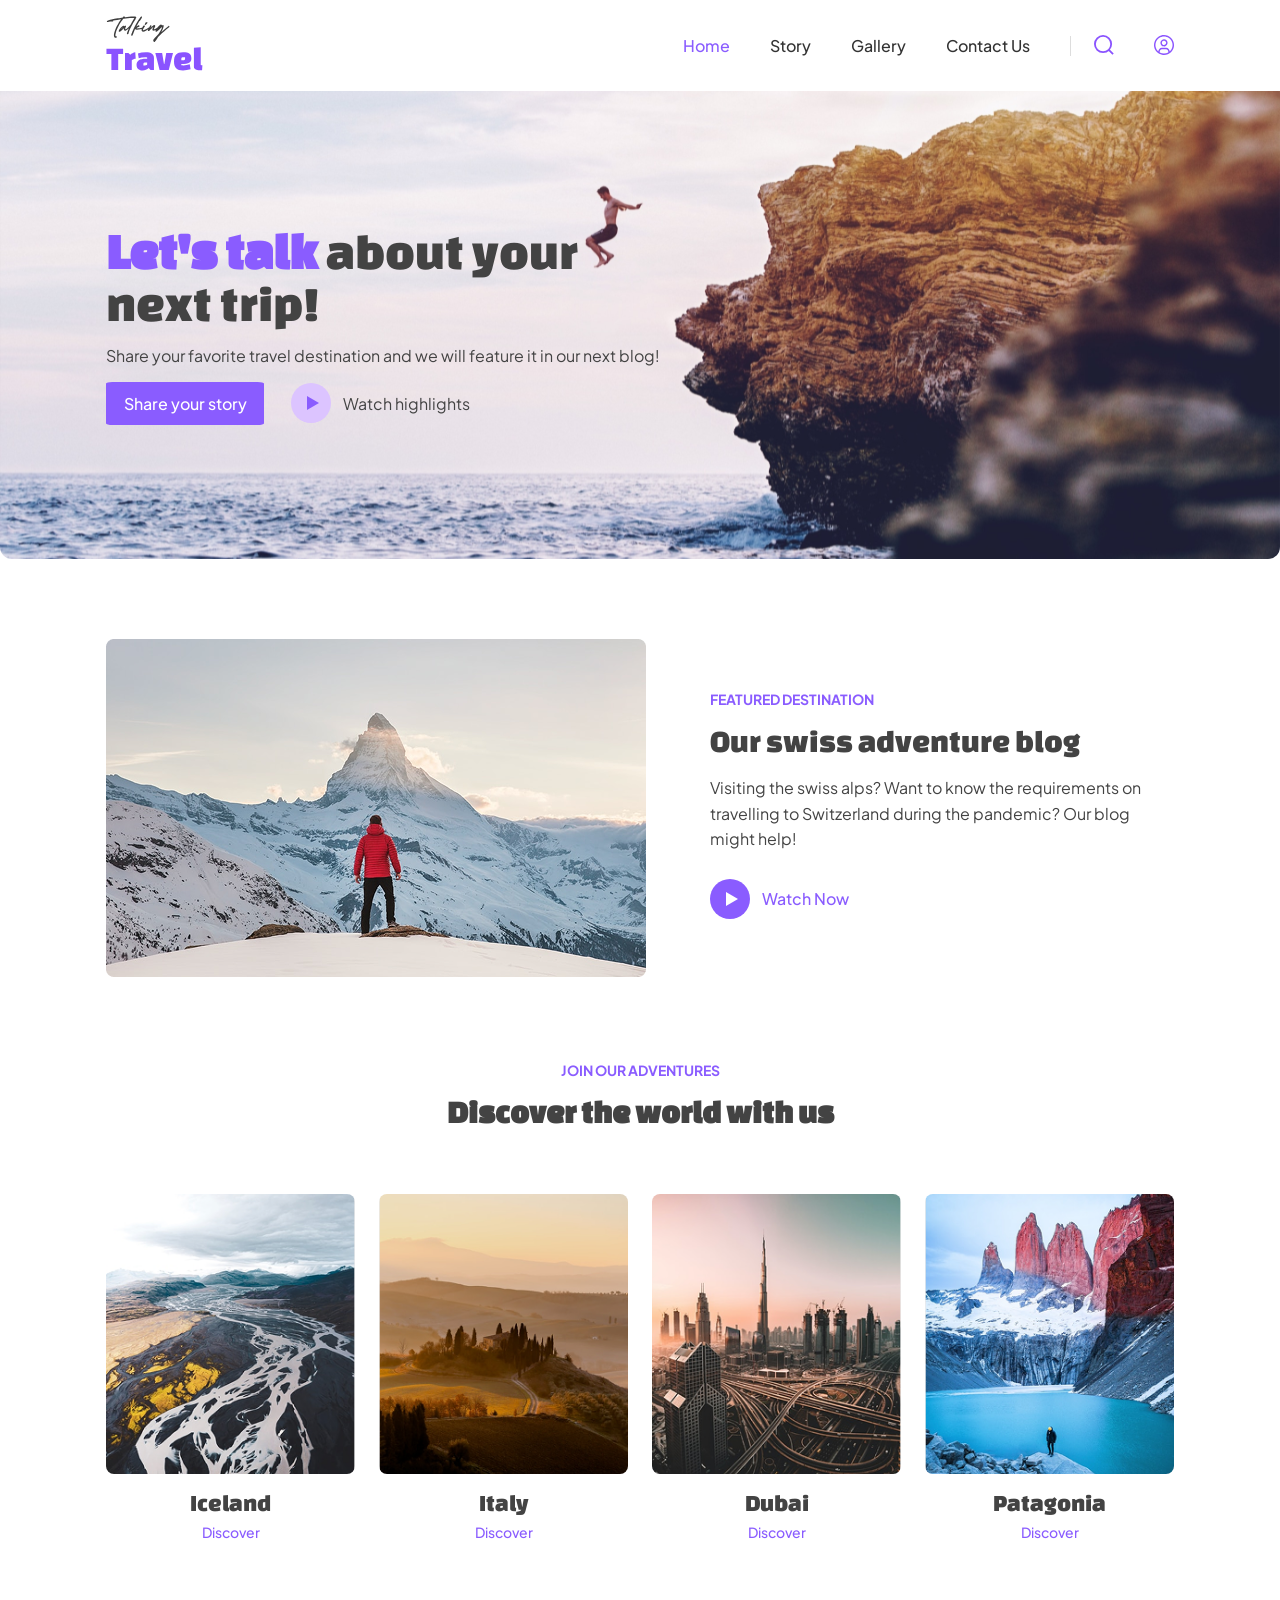
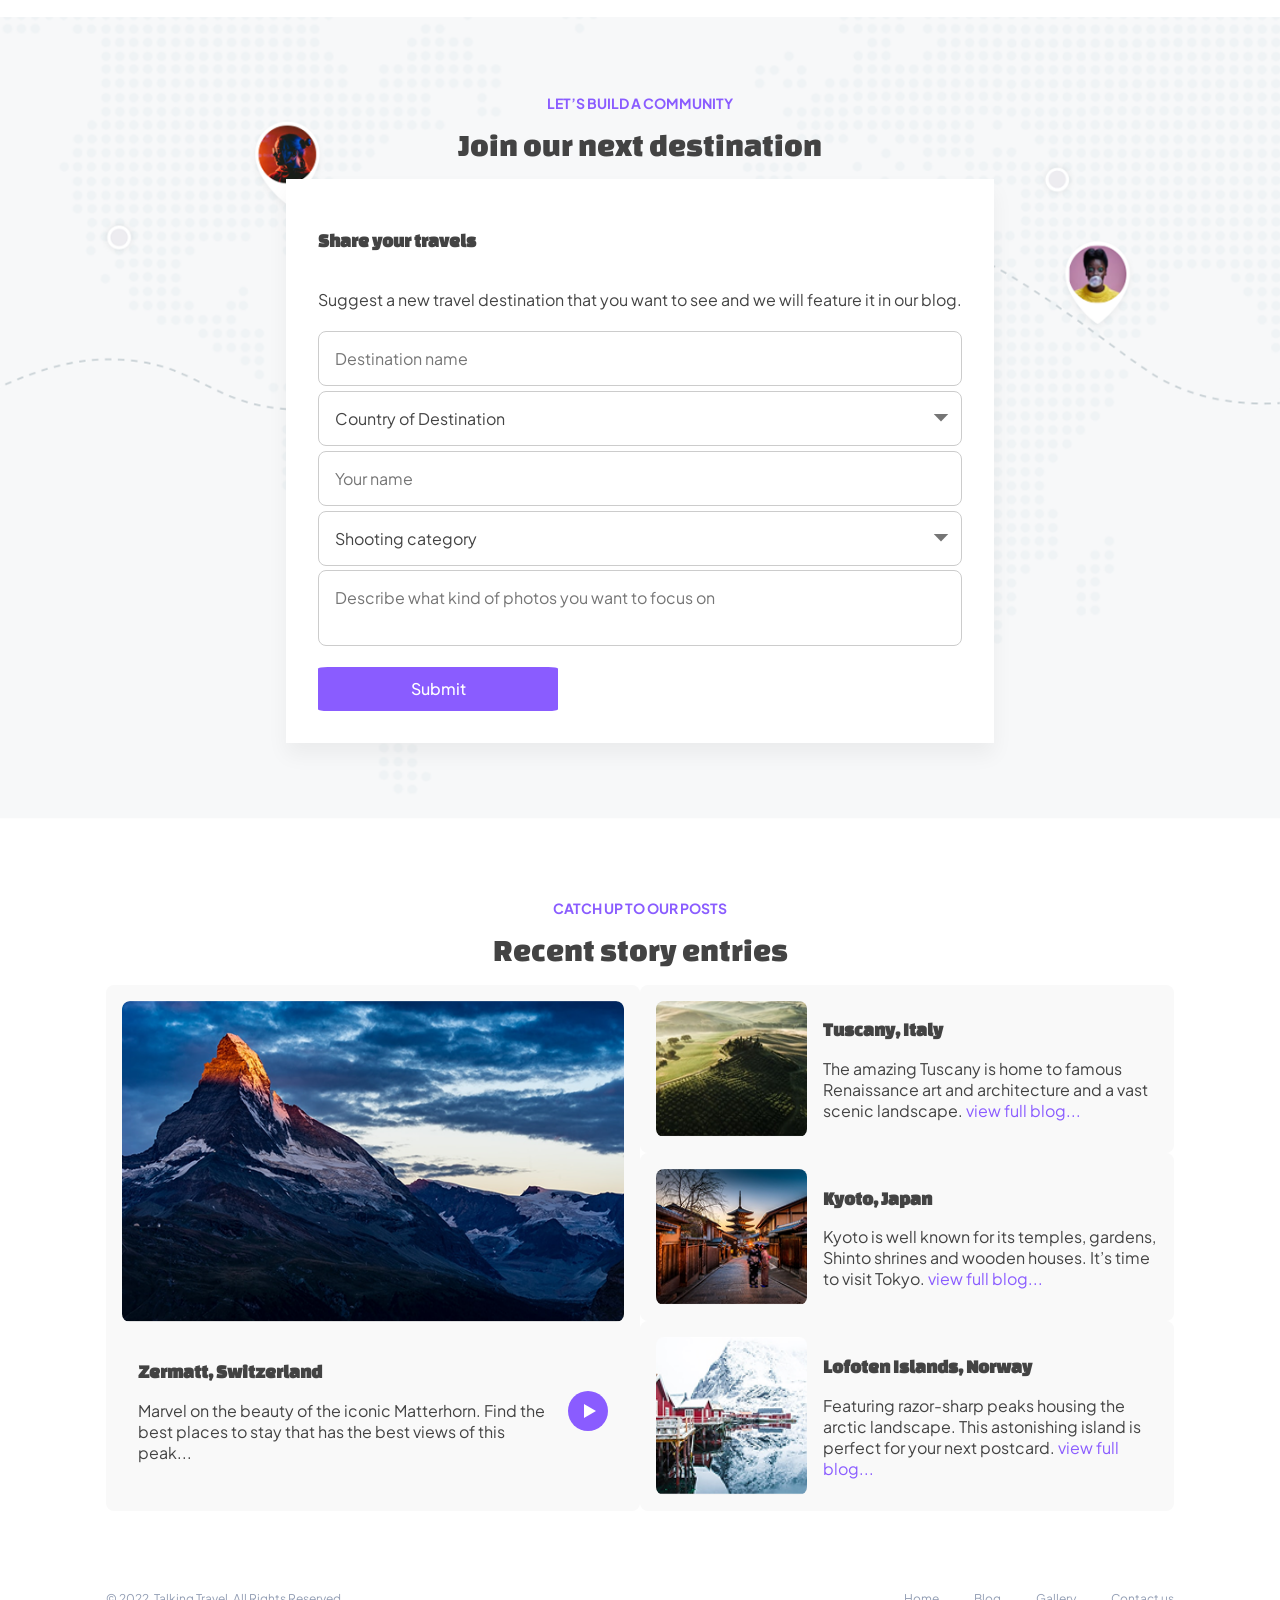
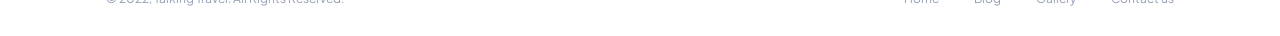
==== commit 5b1c5b63: "blog page done" ====
--- a/index.html
+++ b/index.html
@@ -2,17 +2,17 @@
 <html lang="en">
   <head>
     <meta charset="UTF-8">
-    <title>lab1</title>
+    <title>Main</title>
       <!-- Стили -->
-      <link rel="stylesheet" href="src/assets/css/header.css">
+      <link rel="stylesheet" href="src/assets/css/pages/header.css">
       <link rel="stylesheet" href="src/assets/css/style.css">
       <link rel="stylesheet" href="src/assets/css/buttons/buttons.css">
-      <link rel="stylesheet" href="src/assets/css/hero-section.css">
-      <link rel="stylesheet" href="src/assets/css/featured-destination-section.css">
-      <link rel="stylesheet" href="src/assets/css/discover-the-world.css">
-      <link rel="stylesheet" href="src/assets/css/footer.css">
-      <link rel="stylesheet" href="src/assets/css/join-destination-section.css">
-      <link rel="stylesheet" href="src/assets/css/recent-story-section.css">
+      <link rel="stylesheet" href="src/assets/css/pages/main/hero-section.css">
+      <link rel="stylesheet" href="src/assets/css/pages/main/featured-destination-section.css">
+      <link rel="stylesheet" href="src/assets/css/pages/main/discover-the-world-section.css">
+      <link rel="stylesheet" href="src/assets/css/pages/footer.css">
+      <link rel="stylesheet" href="src/assets/css/pages/join-destination-section.css">
+      <link rel="stylesheet" href="src/assets/css/pages/main/recent-story-section.css">
 
     <!-- Шрифты -->
       <link href="https://fonts.googleapis.com/css2?family=Changa+One:ital@0;1&family=Plus+Jakarta+Sans:ital,wght@0,200..800;1,200..800&display=swap" rel="stylesheet">
@@ -25,8 +25,8 @@
               <img class="logo-travel" src="src/assets/img/vector-logo-travel.svg" alt="Travel Logo">
           </div>
           <nav class="site-header__nav">
-              <a href="#">Home</a>
-              <a href="#">Story</a>
+              <a href="index.html" class="active" >Home</a>
+              <a href="blog.html">Story</a>
               <a href="#">Gallery</a>
               <a href="#">Contact Us</a>
               <a href="#"><img src="src/assets/img/vector-search.svg" alt="Search"></a>
@@ -54,7 +54,6 @@
               </div>
           </div>
       </section>
-
 
       <section class="featured-destination container">
           <div class="featured-destination__image-wrapper">
--- a/src/assets/css/pages/header.css
+++ b/src/assets/css/pages/header.css
@@ -0,0 +1,51 @@
+.site-header {
+    margin: 1rem;
+}
+
+.site-header__inner {
+    display: flex;
+    align-items: center;
+    justify-content: space-between;
+}
+
+.logo {
+    width: 60px;
+    height: auto;
+}
+
+.site-header__nav {
+    display: flex;
+    gap: 2.5rem;
+}
+
+.site-header__nav a {
+    text-decoration: none;
+    color: #333;
+    font-weight: 500;
+}
+
+.site-header__nav a.active {
+    color: var(--accent);
+}
+
+.site-header__nav img {
+    width: 20px;
+    height: 20px;
+    display: block;
+}
+
+.site-header__nav a:nth-child(5) {
+    position: relative;
+    padding-left: 1.5rem;
+}
+
+.site-header__nav a:nth-child(5)::before {
+    content: "";
+    position: absolute;
+    left: 0;
+    top: 50%;
+    transform: translateY(-50%);
+    width: 1px;
+    height: 20px;
+    background: #ddd;
+}
--- a/src/assets/css/style.css
+++ b/src/assets/css/style.css
@@ -40,6 +40,13 @@
     padding: 0 1rem;
 }
 
+h1 {
+    font-size: clamp(2rem, 3rem, 4rem);
+    font-family: var(--font-family-heading);
+    margin: 0 0 .5rem;
+    font-weight: 300
+}
+
 h2 {
     font-size: clamp(1.5rem, 3.5vw, 2rem);
     margin: 0 0 1rem;
@@ -60,3 +67,8 @@
     text-transform: uppercase;
     margin: 0 0 1rem;
 }
+.small-italic-text {
+    font-style: italic;
+    color: gray;
+    font-size: .8rem;
+}
--- a/src/assets/css/pages/main/hero-section.css
+++ b/src/assets/css/pages/main/hero-section.css
@@ -0,0 +1,60 @@
+.hero {
+    position: relative;
+    min-height: 52vh;
+    display: flex;
+    align-items: center;
+    background-image: url("/src/assets/img/hero-background-image.svg");
+    background-size: cover;
+    background-position: center;
+    border-radius: 0 0 var(--radius) var(--radius);
+}
+
+.hero__content {
+    width: 100%;
+    padding-right: 40%;
+    position: relative;
+}
+
+.hero__title {
+    font-size: clamp(2rem, 4.2vw, 3.2rem);
+    font-family: "Changa One", cursive;
+    margin: 0 0 0.5rem;
+    line-height: 1.02;
+}
+
+.hero__title span {
+    font-weight: 700;
+    color: var(--accent);
+}
+
+.hero__btn--watch {
+    color: var(--gray);
+    display: inline-flex;
+    align-items: center;
+    gap: 0.75rem;
+    font-weight: 400;
+    text-decoration: none;
+    transition: color 0.2s ease;
+    padding-left: 1.5rem;
+}
+
+.hero__btn--watch .hero__icon-play {
+    width: 40px;
+    height: 40px;
+    border-radius: 50%;
+    background-color: #dcc4ff;
+    display: flex;
+    align-items: center;
+    justify-content: center;
+    transition: transform 0.2s ease;
+}
+
+.hero__icon-play::before {
+    content: "";
+    width: 0;
+    height: 0;
+    border-top: 7px solid transparent;
+    border-bottom: 7px solid transparent;
+    border-left: 12px solid var(--accent);
+    margin-left: 4px;
+}
--- a/src/assets/css/pages/main/featured-destination-section.css
+++ b/src/assets/css/pages/main/featured-destination-section.css
@@ -0,0 +1,12 @@
+.featured-destination {
+    display: flex;
+    align-items: center;
+    gap: 4rem;
+    padding-top: 5rem;
+    padding-bottom: 5rem;
+}
+.featured-destination__description {
+    line-height: 1.6;
+    margin: 0 0 1rem;
+    max-width: 45ch;
+}
--- a/src/assets/css/pages/main/discover-the-world-section.css
+++ b/src/assets/css/pages/main/discover-the-world-section.css
@@ -0,0 +1,53 @@
+.discover-the-world {
+    text-align: center;
+    padding-bottom: 60px;
+}
+
+.discover-the-world__header {
+    margin-bottom: 64px;
+}
+
+.discover-the-world__title {
+    font-weight: 700;
+}
+
+.discover-the-world__grid {
+    display: grid;
+    grid-template-columns: repeat(4, 1fr);
+    gap: 1.5rem;
+}
+
+.destination-card {
+    border-radius: var(--border-radius);
+}
+
+.destination-card figure {
+    margin: 0;
+    padding: 0;
+}
+
+.destination-card img {
+    display: block;
+    width: 100%;
+    height: 280px;
+    object-fit: cover;
+    border-radius: var(--border-radius);
+}
+
+.destination-card figcaption {
+    padding: 16px;
+}
+
+.destination-card__title {
+    display: block;
+    font-size: 1.5rem;
+    margin-bottom: 8px;
+    font-family: var(--font-family-heading);
+}
+
+.destination-card__discover {
+    display: block;
+    font-size: 0.875rem;
+    font-weight: 500;
+    color: var(--accent);
+}
--- a/src/assets/css/pages/footer.css
+++ b/src/assets/css/pages/footer.css
@@ -0,0 +1,21 @@
+.site-footer {
+    padding: 30px 0;
+    font-size: 0.75rem;
+    color: #939EB4;
+}
+.site-footer__inner {
+    display: flex;
+    justify-content: space-between;
+    align-items: center;
+}
+.site-footer__nav {
+    display: flex;
+    gap: 35px;
+}
+.site-footer__link {
+    color: #939EB4;
+    text-decoration: none;
+}
+.site-footer__copyright {
+    margin: 0;
+}
--- a/src/assets/css/pages/join-destination-section.css
+++ b/src/assets/css/pages/join-destination-section.css
@@ -0,0 +1,50 @@
+.join-destination-section {
+    display: flex;
+    text-align: center;
+    background-image: url("../../img/join-destination-section-background-image.png");
+    background-size: cover;
+    background-position: center;
+    flex-direction: column;
+    align-items: center;
+    min-height: 85vh;
+    padding: clamp(3rem, 6vw, 6rem) 0;
+}
+
+.join-destination-form {
+    display: flex;
+    flex-direction: column;
+    text-align: left;
+    max-width: var(--max-w);
+    padding: 32px;
+    background-color: white;
+    box-shadow: 0 12px 20px rgba(0,0,0,0.05);
+    gap: 0.3rem;
+    justify-content: center;
+}
+
+.join-destination-form input,
+.join-destination-form select,
+.join-destination-form textarea {
+    width: 100%;
+    padding: 16px;
+    font-size: 1rem;
+    font-family: var(--font-family-base);
+    color: var(--gray);
+    border: 1px solid #ccc;
+    border-radius: var(--border-radius);
+    background-color: var(--bg);
+    outline: none;
+    resize: none;
+}
+
+.join-destination-form select {
+    appearance: none;
+    background-image: url("../../img/vector-array.svg");
+    background-repeat: no-repeat;
+    background-position: right 0.75rem center;
+    background-size: 1rem;
+}
+
+.join-destination-form .button--primary {
+    margin-top: 1rem;
+}
--- a/src/assets/css/pages/main/recent-story-section.css
+++ b/src/assets/css/pages/main/recent-story-section.css
@@ -0,0 +1,87 @@
+.recent-stories {
+    display: flex;
+    flex-wrap: wrap;
+    align-items: flex-start;
+    margin-top: 80px;
+    margin-bottom: 50px;
+}
+
+.recent-stories__header {
+    flex: 100%;
+    text-align: center;
+}
+
+.recent-stories__left {
+    flex: 1 1 40%;
+}
+
+.recent-stories__content-left {
+    background-color: #F9F9F9;
+    border-radius: 8px;
+    padding: 16px;
+}
+
+.recent-stories__text-icon-wrapper {
+    display: flex;
+    align-items: center;
+    justify-content: space-between;
+    padding: 16px;
+    gap: 1rem;
+}
+
+.recent-stories__play-icon {
+    flex-shrink: 0;
+    width: 40px;
+    height: 40px;
+    border-radius: 50%;
+    background-color: var(--accent);
+    display: flex;
+    align-items: center;
+    justify-content: center;
+}
+
+.recent-stories__play-icon::after {
+    content: '';
+    width: 0;
+    height: 0;
+    border-top: 7px solid transparent;
+    border-bottom: 7px solid transparent;
+    border-left: 12px solid white;
+    margin-left: 4px;
+}
+
+.recent-stories__right {
+    flex: 1 1 40%;
+    display: flex;
+    flex-direction: column;
+}
+
+.recent-stories__content-right {
+    display: flex;
+    background-color: #F9F9F9;
+    border-radius: 8px;
+    padding: 16px;
+}
+
+.recent-stories__content-text-right {
+    flex: 1;
+    padding-left: 16px;
+}
+
+.recent-stories__left img {
+    width: 100%;
+    height: auto;
+    border-radius: 8px;
+    object-fit: cover;
+}
+
+.recent-stories__right img {
+    width: 30%;
+    border-radius: 8px;
+    object-fit: cover;
+}
+
+.recent-stories__link {
+    color: var(--accent);
+    text-decoration: none;
+}
